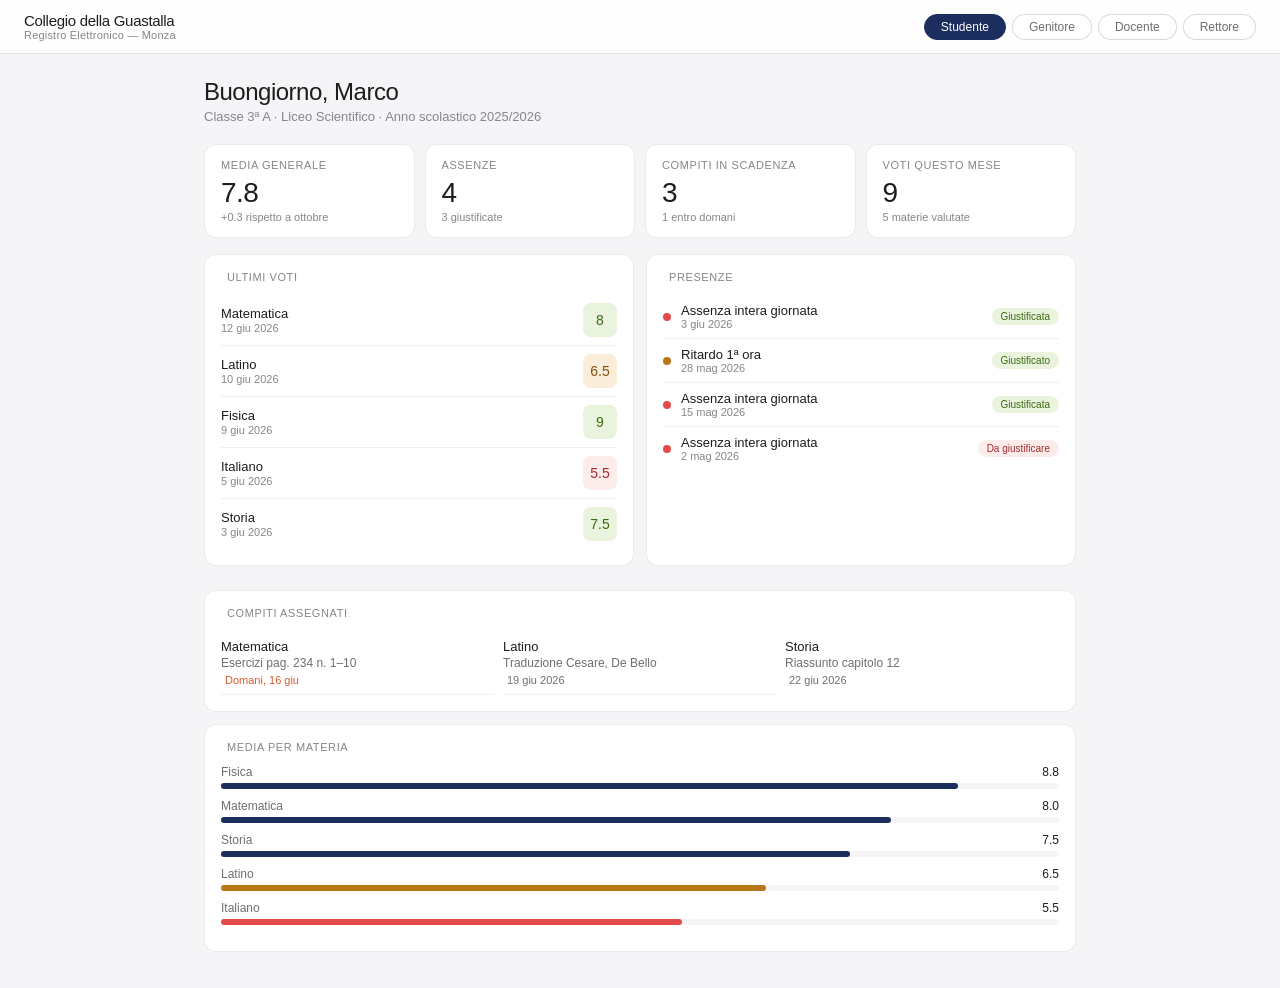
==== index.html @ 44ee1d25 "Rename index_html to index.html" ====
<!DOCTYPE html>
<html lang="it">
<head>
  <meta charset="UTF-8">
  <meta name="viewport" content="width=device-width, initial-scale=1.0">
  <title>Registro Elettronico — Collegio della Guastalla</title>
  <link rel="stylesheet" href="style.css">
  <link rel="stylesheet" href="https://cdn.jsdelivr.net/npm/@tabler/icons-webfont@2.44.0/tabler-icons.min.css">
</head>
<body>
  <div class="app">
    <div class="topbar">
      <div class="logo-wrap">
        <img class="logo-img" src="https://www.guastalla.org/images/logo_guastalla.png" onerror="this.style.display='none'" alt="Logo Guastalla">
        <div>
          <div class="school-name">Collegio della Guastalla</div>
          <div class="school-sub">Registro Elettronico — Monza</div>
        </div>
      </div>
      <div class="role-pills">
        <div class="pill active" onclick="setRole('studente', this)">Studente</div>
        <div class="pill" onclick="setRole('genitore', this)">Genitore</div>
        <div class="pill" onclick="setRole('docente', this)">Docente</div>
        <div class="pill" onclick="setRole('rettore', this)">Rettore</div>
      </div>
    </div>

    <div class="content">

      <!-- STUDENTE -->
      <div id="view-studente" class="section-view active">
        <div class="welcome">
          <h1>Buongiorno, Marco</h1>
          <p>Classe 3ª A · Liceo Scientifico · Anno scolastico 2025/2026</p>
        </div>
        <div class="stat-row">
          <div class="stat-card"><div class="stat-label">Media generale</div><div class="stat-value">7.8</div><div class="stat-sub">+0.3 rispetto a ottobre</div></div>
          <div class="stat-card"><div class="stat-label">Assenze</div><div class="stat-value">4</div><div class="stat-sub">3 giustificate</div></div>
          <div class="stat-card"><div class="stat-label">Compiti in scadenza</div><div class="stat-value">3</div><div class="stat-sub">1 entro domani</div></div>
          <div class="stat-card"><div class="stat-label">Voti questo mese</div><div class="stat-value">9</div><div class="stat-sub">5 materie valutate</div></div>
        </div>
        <div class="grid2">
          <div class="card">
            <div class="card-title"><i class="ti ti-school" aria-hidden="true"></i> Ultimi voti</div>
            <div class="voto-row"><div><div class="materia">Matematica</div><div class="data">12 giu 2026</div></div><div class="voto-badge v-high">8</div></div>
            <div class="voto-row"><div><div class="materia">Latino</div><div class="data">10 giu 2026</div></div><div class="voto-badge v-mid">6.5</div></div>
            <div class="voto-row"><div><div class="materia">Fisica</div><div class="data">9 giu 2026</div></div><div class="voto-badge v-high">9</div></div>
            <div class="voto-row"><div><div class="materia">Italiano</div><div class="data">5 giu 2026</div></div><div class="voto-badge v-low">5.5</div></div>
            <div class="voto-row"><div><div class="materia">Storia</div><div class="data">3 giu 2026</div></div><div class="voto-badge v-high">7.5</div></div>
          </div>
          <div class="card">
            <div class="card-title"><i class="ti ti-calendar" aria-hidden="true"></i> Presenze</div>
            <div class="assenza-row"><div class="assenza-dot dot-red"></div><div class="assenza-info"><div class="assenza-tipo">Assenza intera giornata</div><div class="assenza-data">3 giu 2026</div></div><div class="badge-giust">Giustificata</div></div>
            <div class="assenza-row"><div class="assenza-dot dot-amber"></div><div class="assenza-info"><div class="assenza-tipo">Ritardo 1ª ora</div><div class="assenza-data">28 mag 2026</div></div><div class="badge-giust">Giustificato</div></div>
            <div class="assenza-row"><div class="assenza-dot dot-red"></div><div class="assenza-info"><div class="assenza-tipo">Assenza intera giornata</div><div class="assenza-data">15 mag 2026</div></div><div class="badge-giust">Giustificata</div></div>
            <div class="assenza-row"><div class="assenza-dot dot-red"></div><div class="assenza-info"><div class="assenza-tipo">Assenza intera giornata</div><div class="assenza-data">2 mag 2026</div></div><div class="badge-ng">Da giustificare</div></div>
          </div>
        </div>
        <div class="card">
          <div class="card-title"><i class="ti ti-book" aria-hidden="true"></i> Compiti assegnati</div>
          <div class="compiti-grid">
            <div class="compito-row"><div class="compito-mat">Matematica</div><div class="compito-desc">Esercizi pag. 234 n. 1–10</div><div class="compito-meta scad-near"><i class="ti ti-clock"></i> Domani, 16 giu</div></div>
            <div class="compito-row"><div class="compito-mat">Latino</div><div class="compito-desc">Traduzione Cesare, De Bello</div><div class="compito-meta"><i class="ti ti-clock"></i> 19 giu 2026</div></div>
            <div class="compito-row"><div class="compito-mat">Storia</div><div class="compito-desc">Riassunto capitolo 12</div><div class="compito-meta"><i class="ti ti-clock"></i> 22 giu 2026</div></div>
          </div>
        </div>
        <div class="card" style="margin-top:12px">
          <div class="card-title"><i class="ti ti-chart-bar" aria-hidden="true"></i> Media per materia</div>
          <div class="media-bar">
            <div class="media-subject"><span>Fisica</span><span class="media-val">8.8</span></div>
            <div class="bar-wrap"><div class="bar-fill" style="width:88%;background:#1B2E5E"></div></div>
            <div class="media-subject"><span>Matematica</span><span class="media-val">8.0</span></div>
            <div class="bar-wrap"><div class="bar-fill" style="width:80%;background:#1B2E5E"></div></div>
            <div class="media-subject"><span>Storia</span><span class="media-val">7.5</span></div>
            <div class="bar-wrap"><div class="bar-fill" style="width:75%;background:#1B2E5E"></div></div>
            <div class="media-subject"><span>Latino</span><span class="media-val">6.5</span></div>
            <div class="bar-wrap"><div class="bar-fill" style="width:65%;background:#BA7517"></div></div>
            <div class="media-subject"><span>Italiano</span><span class="media-val">5.5</span></div>
            <div class="bar-wrap"><div class="bar-fill" style="width:55%;background:#E24B4A"></div></div>
          </div>
        </div>
      </div>

      <!-- GENITORE -->
      <div id="view-genitore" class="section-view">
        <div class="welcome">
          <h1>Buongiorno, Sig.ra Rossi</h1>
          <p>Situazione di Marco Rossi · 3ª A Liceo Scientifico</p>
        </div>
        <div class="stat-row">
          <div class="stat-card"><div class="stat-label">Media generale</div><div class="stat-value">7.8</div><div class="stat-sub">In miglioramento</div></div>
          <div class="stat-card"><div class="stat-label">Assenze totali</div><div class="stat-value">4</div><div class="stat-sub">1 da giustificare</div></div>
          <div class="stat-card"><div class="stat-label">Prossima verifica</div><div class="stat-value">19 giu</div><div class="stat-sub">Latino</div></div>
          <div class="stat-card"><div class="stat-label">Comunicazioni</div><div class="stat-value">2</div><div class="stat-sub">Non lette</div></div>
        </div>
        <div class="grid2">
          <div class="card">
            <div class="card-title"><i class="ti ti-bell" aria-hidden="true"></i> Notifiche recenti</div>
            <div class="notif-row"><div class="notif-icon ni-amber"><i class="ti ti-alert-triangle"></i></div><div class="notif-body"><div class="notif-title">Assenza da giustificare</div><div class="notif-sub">2 maggio · Giornata intera</div></div></div>
            <div class="notif-row"><div class="notif-icon ni-blue"><i class="ti ti-clipboard-list"></i></div><div class="notif-body"><div class="notif-title">Nuovo voto in Matematica</div><div class="notif-sub">Voto: 8 · 12 giugno 2026</div></div></div>
            <div class="notif-row"><div class="notif-icon ni-green"><i class="ti ti-mail"></i></div><div class="notif-body"><div class="notif-title">Comunicazione dalla scuola</div><div class="notif-sub">Riunione consigli di classe</div></div></div>
          </div>
          <div class="card">
            <div class="card-title"><i class="ti ti-chart-line" aria-hidden="true"></i> Andamento voti</div>
            <div class="media-bar">
              <div class="media-subject"><span>Fisica</span><span class="media-val up">8.8 ↑</span></div>
              <div class="bar-wrap"><div class="bar-fill" style="width:88%;background:#639922"></div></div>
              <div class="media-subject"><span>Matematica</span><span class="media-val up">8.0 ↑</span></div>
              <div class="bar-wrap"><div class="bar-fill" style="width:80%;background:#639922"></div></div>
              <div class="media-subject"><span>Italiano</span><span class="media-val down">5.5 ↓</span></div>
              <div class="bar-wrap"><div class="bar-fill" style="width:55%;background:#E24B4A"></div></div>
            </div>
          </div>
        </div>
        <div class="full-card">
          <div class="card-title"><i class="ti ti-calendar-event" aria-hidden="true"></i> Calendario presenze — giugno 2026</div>
          <div class="cal-grid" id="cal-grid"></div>
          <div class="cal-legend">
            <div class="leg-item"><div class="leg-dot" style="background:#FCEBEB;border:1px solid #F09595"></div>Assente</div>
            <div class="leg-item"><div class="leg-dot" style="background:#EAF3DE;border:1px solid #97C459"></div>Giustificata</div>
          </div>
        </div>
      </div>

      <!-- DOCENTE -->
      <div id="view-docente" class="section-view">
        <div class="welcome">
          <h1>Buongiorno, Prof. Bianchi</h1>
          <p>Matematica e Fisica · Classi: 3ªA, 4ªB, 5ªA</p>
        </div>
        <div class="stat-row">
          <div class="stat-card"><div class="stat-label">Ore oggi</div><div class="stat-value">4</div><div class="stat-sub">3ªA, 4ªB, 5ªA, 4ªB</div></div>
          <div class="stat-card"><div class="stat-label">Voti da inserire</div><div class="stat-value">18</div><div class="stat-sub">Verifica del 12 giu</div></div>
          <div class="stat-card"><div class="stat-label">Assenze oggi</div><div class="stat-value">3</div><div class="stat-sub">Su 72 presenti</div></div>
          <div class="stat-card"><div class="stat-label">Media classe 3ªA</div><div class="stat-value">7.2</div><div class="stat-sub">Matematica</div></div>
        </div>
        <div class="full-card">
          <div class="ins-header">
            <div class="ins-title">Registro presenze — 3ªA · oggi 15 giu</div>
            <button class="btn-add"><i class="ti ti-check"></i> Salva</button>
          </div>
          <div class="presenze-grid" id="presenze-grid"></div>
        </div>
        <div class="grid2">
          <div class="card">
            <div class="ins-header" style="margin-bottom:10px">
              <div class="card-title" style="margin-bottom:0"><i class="ti ti-pencil" aria-hidden="true"></i> Inserisci voto</div>
              <button class="btn-add"><i class="ti ti-plus"></i> Aggiungi</button>
            </div>
            <div class="form-col">
              <select><option>3ªA — Matematica</option><option>4ªB — Fisica</option><option>5ªA — Matematica</option></select>
              <select><option>Rossi Marco</option><option>Basso Andrea</option><option>Conti Martina</option></select>
              <div class="form-row">
                <input type="number" min="1" max="10" step="0.5" value="7" placeholder="Voto">
                <select><option>Scritto</option><option>Orale</option><option>Pratico</option></select>
              </div>
              <input type="text" placeholder="Note (facoltativo)">
            </div>
          </div>
          <div class="card">
            <div class="card-title"><i class="ti ti-clipboard-list" aria-hidden="true"></i> Assegna compito</div>
            <div class="form-col">
              <select><option>3ªA — Matematica</option><option>4ªB — Fisica</option></select>
              <textarea placeholder="Descrizione compito..."></textarea>
              <input type="date" value="2026-06-20">
              <button class="btn-add btn-full"><i class="ti ti-send"></i> Pubblica compito</button>
            </div>
          </div>
        </div>
      </div>

      <!-- RETTORE -->
      <div id="view-rettore" class="section-view">
        <div class="welcome">
          <h1>Panoramica istituto</h1>
          <p>Collegio della Guastalla · Anno scolastico 2025/2026</p>
        </div>
        <div class="stat-row">
          <div class="stat-card"><div class="stat-label">Studenti totali</div><div class="stat-value">487</div><div class="stat-sub">Tutti i gradi</div></div>
          <div class="stat-card"><div class="stat-label">Docenti</div><div class="stat-value">38</div><div class="stat-sub">Ruolo e supplenti</div></div>
          <div class="stat-card"><div class="stat-label">Classi attive</div><div class="stat-value">21</div><div class="stat-sub">5 indirizzi</div></div>
          <div class="stat-card"><div class="stat-label">Media istituto</div><div class="stat-value">7.4</div><div class="stat-sub">Tutti gli ordini</div></div>
        </div>
        <div class="grid2">
          <div class="rettore-card">
            <div class="card-title"><i class="ti ti-users" aria-hidden="true"></i> Docenti — riepilogo</div>
            <div class="doc-row"><div class="avatar">GB</div><div class="doc-info"><div class="doc-nome">Prof. Bianchi G.</div><div class="doc-mat">Matematica · Fisica</div></div><div class="doc-stat">Media cl. 7.2</div></div>
            <div class="doc-row"><div class="avatar">MF</div><div class="doc-info"><div class="doc-nome">Prof.ssa Ferrari M.</div><div class="doc-mat">Italiano · Latino</div></div><div class="doc-stat">Media cl. 7.0</div></div>
            <div class="doc-row"><div class="avatar">RC</div><div class="doc-info"><div class="doc-nome">Prof. Colombo R.</div><div class="doc-mat">Storia · Filosofia</div></div><div class="doc-stat">Media cl. 7.5</div></div>
            <div class="doc-row"><div class="avatar">SN</div><div class="doc-info"><div class="doc-nome">Prof.ssa Neri S.</div><div class="doc-mat">Scienze · Biologia</div></div><div class="doc-stat">Media cl. 7.8</div></div>
          </div>
          <div class="rettore-card">
            <div class="card-title"><i class="ti ti-school" aria-hidden="true"></i> Classi per media</div>
            <div class="progress-row"><div class="prog-header"><span>5ªA Liceo Scientifico</span><span>8.1</span></div><div class="bar-wrap"><div class="bar-fill" style="width:81%;background:#1B2E5E"></div></div></div>
            <div class="progress-row"><div class="prog-header"><span>4ªB Liceo Scientifico</span><span>7.6</span></div><div class="bar-wrap"><div class="bar-fill" style="width:76%;background:#1B2E5E"></div></div></div>
            <div class="progress-row"><div class="prog-header"><span>3ªA Liceo Scientifico</span><span>7.2</span></div><div class="bar-wrap"><div class="bar-fill" style="width:72%;background:#1B2E5E"></div></div></div>
            <div class="progress-row"><div class="prog-header"><span>2ªC Scuola Media</span><span>7.0</span></div><div class="bar-wrap"><div class="bar-fill" style="width:70%;background:#BA7517"></div></div></div>
            <div class="progress-row"><div class="prog-header"><span>1ªB Scuola Media</span><span>6.8</span></div><div class="bar-wrap"><div class="bar-fill" style="width:68%;background:#BA7517"></div></div></div>
          </div>
        </div>
        <div class="rettore-card">
          <div class="card-title"><i class="ti ti-chart-pie" aria-hidden="true"></i> Presenze istituto — giugno 2026</div>
          <div class="presenze-summary">
            <div class="ps-item" style="background:#EAF3DE"><div class="ps-label" style="color:#3B6D11">Presenti oggi</div><div class="ps-val" style="color:#3B6D11">462</div><div class="ps-pct" style="color:#3B6D11">94.9%</div></div>
            <div class="ps-item" style="background:#FCEBEB"><div class="ps-label" style="color:#A32D2D">Assenti oggi</div><div class="ps-val" style="color:#A32D2D">25</div><div class="ps-pct" style="color:#A32D2D">5.1%</div></div>
            <div class="ps-item" style="background:#FAEEDA"><div class="ps-label" style="color:#854F0B">Ritardi mese</div><div class="ps-val" style="color:#854F0B">41</div><div class="ps-pct" style="color:#854F0B">—</div></div>
            <div class="ps-item" style="background:#E6F1FB"><div class="ps-label" style="color:#185FA5">Giustifiche pend.</div><div class="ps-val" style="color:#185FA5">8</div><div class="ps-pct" style="color:#185FA5">—</div></div>
          </div>
        </div>
      </div>

    </div>
  </div>
  <script src="app.js"></script>
</body>
</html>
---- style.css ----
*, *::before, *::after { box-sizing: border-box; margin: 0; padding: 0; }

:root {
  --blue-dark: #1B2E5E;
  --radius-md: 8px;
  --radius-lg: 12px;
}

body {
  font-family: -apple-system, BlinkMacSystemFont, 'SF Pro Display', 'Segoe UI', sans-serif;
  background: #F5F5F7;
  color: #1d1d1f;
  min-height: 100vh;
}

/* ── TOPBAR ── */
.topbar {
  background: rgba(255,255,255,0.85);
  backdrop-filter: blur(20px);
  -webkit-backdrop-filter: blur(20px);
  border-bottom: 0.5px solid rgba(0,0,0,0.1);
  padding: 0 24px;
  height: 54px;
  display: flex;
  align-items: center;
  justify-content: space-between;
  position: sticky;
  top: 0;
  z-index: 100;
}

.logo-wrap { display: flex; align-items: center; gap: 12px; }
.logo-img { width: 34px; height: 34px; object-fit: contain; }
.school-name { font-size: 15px; font-weight: 500; letter-spacing: -0.3px; color: #1d1d1f; }
.school-sub { font-size: 11px; color: #86868b; letter-spacing: 0.2px; }

.role-pills { display: flex; gap: 6px; }
.pill {
  padding: 5px 16px;
  border-radius: 20px;
  font-size: 12px;
  font-weight: 500;
  border: 0.5px solid rgba(0,0,0,0.15);
  background: #fff;
  color: #6e6e73;
  cursor: pointer;
  transition: background 0.15s, color 0.15s, border-color 0.15s;
  user-select: none;
}
.pill:hover { background: #f5f5f7; }
.pill.active { background: var(--blue-dark); color: #fff; border-color: var(--blue-dark); }

/* ── LAYOUT ── */
.content {
  padding: 24px;
  max-width: 920px;
  margin: 0 auto;
}

.section-view { display: none; }
.section-view.active { display: block; }

.welcome { margin-bottom: 20px; }
.welcome h1 { font-size: 24px; font-weight: 500; letter-spacing: -0.5px; color: #1d1d1f; }
.welcome p { font-size: 13px; color: #86868b; margin-top: 3px; }

.grid2 { display: grid; grid-template-columns: 1fr 1fr; gap: 12px; margin-bottom: 12px; }

/* ── STAT CARDS ── */
.stat-row {
  display: grid;
  grid-template-columns: repeat(4, 1fr);
  gap: 10px;
  margin-bottom: 16px;
}

.stat-card {
  background: #fff;
  border: 0.5px solid rgba(0,0,0,0.08);
  border-radius: var(--radius-lg);
  padding: 14px 16px;
}
.stat-label { font-size: 11px; color: #86868b; text-transform: uppercase; letter-spacing: 0.6px; margin-bottom: 6px; }
.stat-value { font-size: 28px; font-weight: 500; color: #1d1d1f; letter-spacing: -0.5px; }
.stat-sub { font-size: 11px; color: #86868b; margin-top: 2px; }

/* ── CARDS ── */
.card, .full-card, .rettore-card {
  background: #fff;
  border: 0.5px solid rgba(0,0,0,0.08);
  border-radius: var(--radius-lg);
  padding: 16px;
  margin-bottom: 12px;
}

.card-title {
  font-size: 11px;
  font-weight: 500;
  color: #86868b;
  text-transform: uppercase;
  letter-spacing: 0.6px;
  margin-bottom: 12px;
  display: flex;
  align-items: center;
  gap: 6px;
}

/* ── VOTI ── */
.voto-row {
  display: flex;
  align-items: center;
  justify-content: space-between;
  padding: 8px 0;
  border-bottom: 0.5px solid rgba(0,0,0,0.06);
}
.voto-row:last-child { border-bottom: none; }
.materia { font-size: 13px; color: #1d1d1f; }
.data { font-size: 11px; color: #86868b; margin-top: 1px; }

.voto-badge {
  width: 34px; height: 34px;
  border-radius: 8px;
  display: flex; align-items: center; justify-content: center;
  font-size: 14px; font-weight: 500;
}
.v-high { background: #EAF3DE; color: #3B6D11; }
.v-mid  { background: #FAEEDA; color: #854F0B; }
.v-low  { background: #FCEBEB; color: #A32D2D; }

/* ── PRESENZE ── */
.assenza-row {
  display: flex; align-items: center; gap: 10px;
  padding: 8px 0;
  border-bottom: 0.5px solid rgba(0,0,0,0.06);
}
.assenza-row:last-child { border-bottom: none; }
.assenza-dot { width: 8px; height: 8px; border-radius: 50%; flex-shrink: 0; }
.dot-red   { background: #E24B4A; }
.dot-amber { background: #BA7517; }
.assenza-info { flex: 1; }
.assenza-tipo { font-size: 13px; color: #1d1d1f; }
.assenza-data { font-size: 11px; color: #86868b; }
.badge-giust { font-size: 10px; padding: 3px 9px; border-radius: 10px; background: #EAF3DE; color: #3B6D11; font-weight: 500; white-space: nowrap; }
.badge-ng    { font-size: 10px; padding: 3px 9px; border-radius: 10px; background: #FCEBEB; color: #A32D2D; font-weight: 500; white-space: nowrap; }

/* ── COMPITI ── */
.compiti-grid { display: grid; grid-template-columns: 1fr 1fr 1fr; gap: 8px; }
.compito-row { padding: 8px 0; border-bottom: 0.5px solid rgba(0,0,0,0.06); }
.compito-row:last-child { border-bottom: none; }
.compito-mat  { font-size: 13px; font-weight: 500; color: #1d1d1f; }
.compito-desc { font-size: 12px; color: #6e6e73; margin-top: 2px; }
.compito-meta { font-size: 11px; color: #6e6e73; margin-top: 4px; display: flex; align-items: center; gap: 4px; }
.scad-near    { color: #D85A30 !important; }

/* ── BARRE MEDIA ── */
.media-bar { margin-top: 8px; }
.media-subject {
  display: flex; align-items: center; justify-content: space-between;
  margin-bottom: 4px;
  font-size: 12px; color: #6e6e73;
}
.media-val { font-weight: 500; color: #1d1d1f; }
.media-val.up   { color: #3B6D11; }
.media-val.down { color: #A32D2D; }
.bar-wrap { background: #f5f5f7; border-radius: 4px; height: 6px; margin-bottom: 10px; }
.bar-fill { height: 6px; border-radius: 4px; transition: width 0.4s ease; }

/* ── NOTIFICHE ── */
.notif-row { display: flex; gap: 10px; padding: 8px 0; border-bottom: 0.5px solid rgba(0,0,0,0.06); align-items: flex-start; }
.notif-row:last-child { border-bottom: none; }
.notif-icon { width: 32px; height: 32px; border-radius: 8px; display: flex; align-items: center; justify-content: center; font-size: 16px; flex-shrink: 0; }
.ni-blue   { background: #E6F1FB; color: #185FA5; }
.ni-amber  { background: #FAEEDA; color: #854F0B; }
.ni-green  { background: #EAF3DE; color: #3B6D11; }
.notif-body { flex: 1; }
.notif-title { font-size: 13px; font-weight: 500; color: #1d1d1f; }
.notif-sub   { font-size: 11px; color: #86868b; margin-top: 1px; }

/* ── CALENDARIO ── */
.cal-grid {
  display: grid;
  grid-template-columns: repeat(7, 1fr);
  gap: 4px;
  margin-top: 10px;
}
.cal-day-label { font-size: 10px; color: #86868b; text-align: center; padding: 4px 0; }
.cal-day {
  aspect-ratio: 1;
  display: flex; align-items: center; justify-content: center;
  border-radius: 6px;
  font-size: 12px;
  cursor: default;
}
.cal-day.today { border: 1.5px solid var(--blue-dark); font-weight: 500; }
.cal-legend { display: flex; gap: 16px; margin-top: 10px; }
.leg-item { display: flex; align-items: center; gap: 5px; font-size: 11px; color: #86868b; }
.leg-dot { width: 10px; height: 10px; border-radius: 3px; }

/* ── DOCENTE — PRESENZE ── */
.presenze-grid { display: grid; grid-template-columns: repeat(4, 1fr); gap: 6px; }
.presenza-item {
  display: flex; align-items: center; justify-content: space-between;
  background: #f5f5f7;
  border-radius: 8px;
  padding: 8px 10px;
}
.presenza-nome { font-size: 12px; color: #1d1d1f; }
.presenza-badge {
  width: 22px; height: 22px;
  border-radius: 5px;
  display: flex; align-items: center; justify-content: center;
  font-size: 11px; font-weight: 500;
}
.pb-p { background: #EAF3DE; color: #3B6D11; }
.pb-a { background: #FCEBEB; color: #A32D2D; }

/* ── FORM ── */
.ins-header { display: flex; align-items: center; justify-content: space-between; margin-bottom: 14px; }
.ins-title { font-size: 15px; font-weight: 500; color: #1d1d1f; }

.form-col { display: flex; flex-direction: column; gap: 8px; }
.form-row { display: flex; gap: 8px; }

select, input[type="text"], input[type="number"], input[type="date"], textarea {
  width: 100%;
  font-size: 13px;
  padding: 8px 10px;
  border-radius: 8px;
  border: 0.5px solid rgba(0,0,0,0.15);
  background: #f5f5f7;
  color: #1d1d1f;
  font-family: inherit;
  outline: none;
  transition: border-color 0.15s;
}
select:focus, input:focus, textarea:focus { border-color: var(--blue-dark); }
textarea { resize: none; height: 72px; }

.btn-add {
  background: var(--blue-dark);
  color: #fff;
  border: none;
  border-radius: 8px;
  padding: 8px 14px;
  font-size: 12px;
  font-weight: 500;
  cursor: pointer;
  display: inline-flex;
  align-items: center;
  gap: 5px;
  font-family: inherit;
  transition: opacity 0.15s;
  white-space: nowrap;
}
.btn-add:hover { opacity: 0.88; }
.btn-full { width: 100%; justify-content: center; }

/* ── RETTORE ── */
.doc-row { display: flex; align-items: center; gap: 10px; padding: 8px 0; border-bottom: 0.5px solid rgba(0,0,0,0.06); }
.doc-row:last-child { border-bottom: none; }
.avatar { width: 36px; height: 36px; border-radius: 50%; background: #E6F1FB; color: #185FA5; display: flex; align-items: center; justify-content: center; font-size: 12px; font-weight: 500; flex-shrink: 0; }
.doc-info { flex: 1; }
.doc-nome { font-size: 13px; font-weight: 500; color: #1d1d1f; }
.doc-mat  { font-size: 11px; color: #86868b; }
.doc-stat { font-size: 12px; color: #6e6e73; text-align: right; }

.progress-row { margin-bottom: 10px; }
.prog-header { display: flex; justify-content: space-between; font-size: 12px; color: #6e6e73; margin-bottom: 4px; }
.prog-header span:last-child { font-weight: 500; color: #1d1d1f; }

.presenze-summary { display: grid; grid-template-columns: repeat(4, 1fr); gap: 10px; margin-top: 10px; }
.ps-item { border-radius: var(--radius-md); padding: 12px; }
.ps-label { font-size: 10px; font-weight: 500; text-transform: uppercase; letter-spacing: 0.5px; }
.ps-val   { font-size: 24px; font-weight: 500; margin-top: 4px; }
.ps-pct   { font-size: 11px; opacity: 0.8; }

/* ── RESPONSIVE ── */
@media (max-width: 680px) {
  .topbar { flex-direction: column; height: auto; padding: 10px 16px; gap: 8px; }
  .stat-row { grid-template-columns: 1fr 1fr; }
  .grid2 { grid-template-columns: 1fr; }
  .compiti-grid { grid-template-columns: 1fr; }
  .presenze-grid { grid-template-columns: repeat(2, 1fr); }
  .presenze-summary { grid-template-columns: 1fr 1fr; }
  .content { padding: 16px; }
}
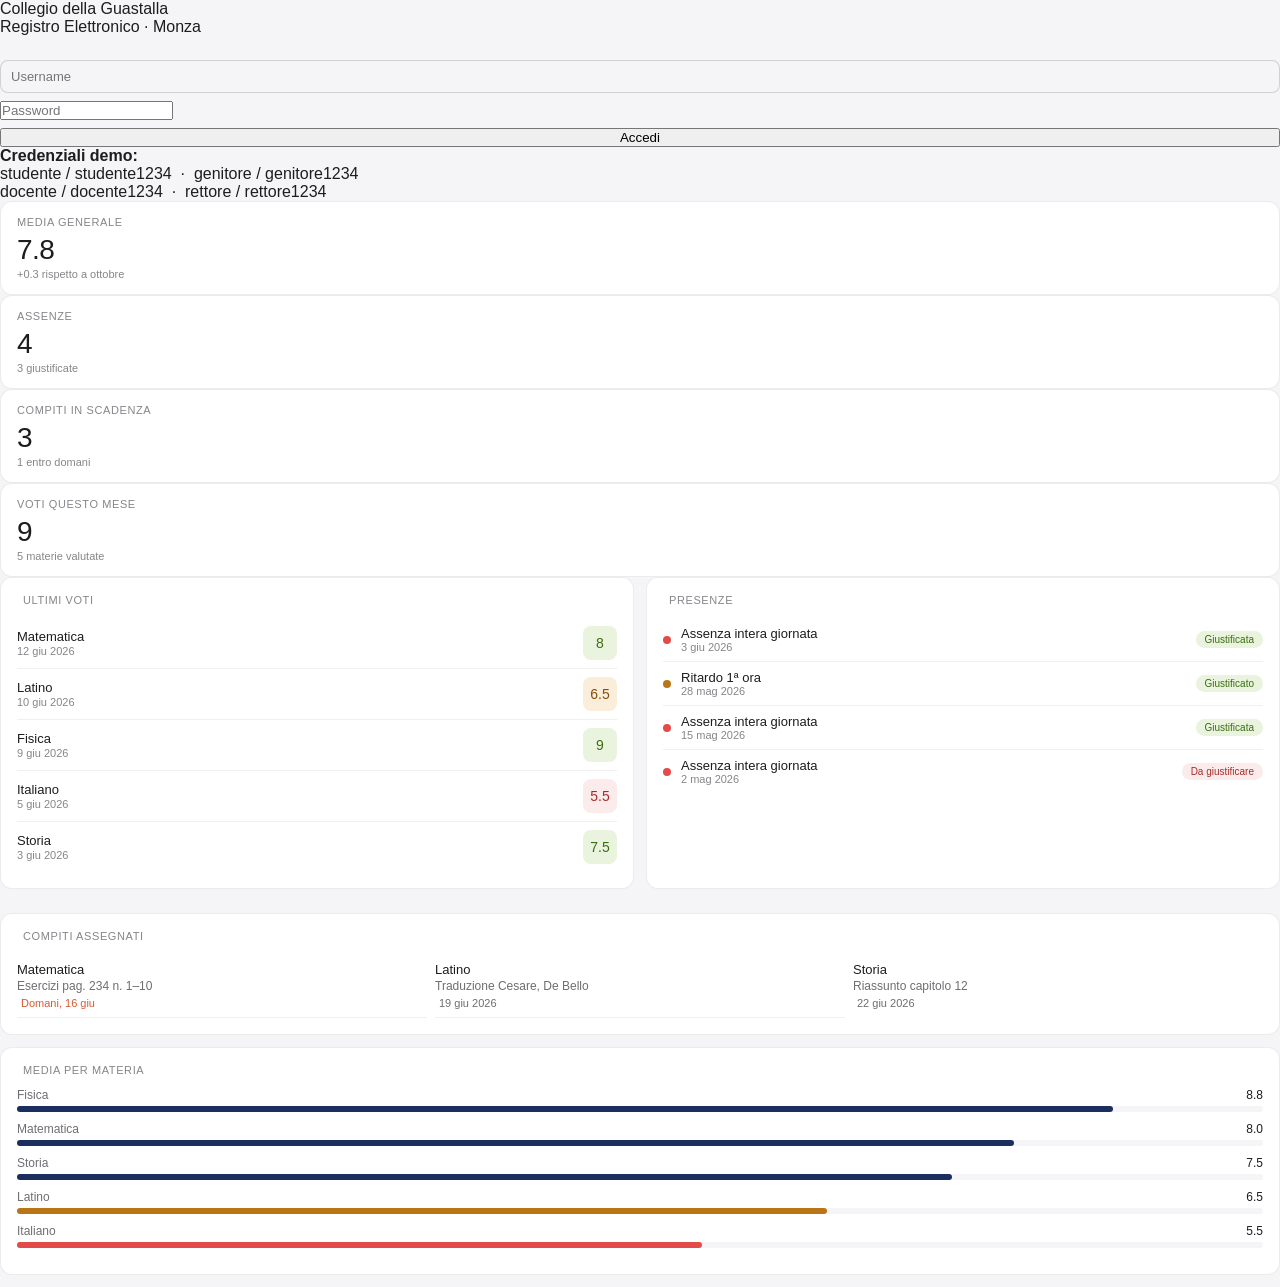
==== commit 82956677: "Update index.html" ====
--- a/index.html
+++ b/index.html
@@ -8,7 +8,42 @@
   <link rel="stylesheet" href="https://cdn.jsdelivr.net/npm/@tabler/icons-webfont@2.44.0/tabler-icons.min.css">
 </head>
 <body>
-  <div class="app">
+
+  <!-- ── LOGIN SCREEN ── -->
+  <div id="login-screen">
+    <div class="login-card">
+      <img class="login-logo" src="https://www.guastalla.org/images/logo_guastalla.png" onerror="this.style.display='none'" alt="Logo Guastalla">
+      <div class="login-school">Collegio della Guastalla</div>
+      <div class="login-sub">Registro Elettronico · Monza</div>
+
+      <div id="login-error" class="login-error" style="display:none">
+        <i class="ti ti-alert-circle"></i> Username o password errati
+      </div>
+
+      <div class="form-col" style="margin-top:24px">
+        <div class="input-wrap">
+          <i class="ti ti-user input-icon"></i>
+          <input id="usr" type="text" placeholder="Username" autocomplete="username">
+        </div>
+        <div class="input-wrap">
+          <i class="ti ti-lock input-icon"></i>
+          <input id="pwd" type="password" placeholder="Password" autocomplete="current-password">
+        </div>
+        <button class="btn-login" onclick="doLogin()">
+          Accedi <i class="ti ti-arrow-right"></i>
+        </button>
+      </div>
+
+      <div class="login-hint">
+        <strong>Credenziali demo:</strong><br>
+        studente / studente1234 &nbsp;·&nbsp; genitore / genitore1234<br>
+        docente / docente1234 &nbsp;·&nbsp; rettore / rettore1234
+      </div>
+    </div>
+  </div>
+
+  <!-- ── APP ── -->
+  <div id="app" style="display:none">
     <div class="topbar">
       <div class="logo-wrap">
         <img class="logo-img" src="https://www.guastalla.org/images/logo_guastalla.png" onerror="this.style.display='none'" alt="Logo Guastalla">
@@ -17,18 +52,18 @@
           <div class="school-sub">Registro Elettronico — Monza</div>
         </div>
       </div>
-      <div class="role-pills">
-        <div class="pill active" onclick="setRole('studente', this)">Studente</div>
-        <div class="pill" onclick="setRole('genitore', this)">Genitore</div>
-        <div class="pill" onclick="setRole('docente', this)">Docente</div>
-        <div class="pill" onclick="setRole('rettore', this)">Rettore</div>
+      <div class="topbar-right">
+        <span id="topbar-role-badge" class="role-badge"></span>
+        <button class="btn-logout" onclick="doLogout()">
+          <i class="ti ti-logout"></i> Esci
+        </button>
       </div>
     </div>
 
     <div class="content">
 
       <!-- STUDENTE -->
-      <div id="view-studente" class="section-view active">
+      <div id="view-studente" class="section-view">
         <div class="welcome">
           <h1>Buongiorno, Marco</h1>
           <p>Classe 3ª A · Liceo Scientifico · Anno scolastico 2025/2026</p>
@@ -211,6 +246,186 @@
 
     </div>
   </div>
+
+  <script src="app.js"></script>
+</body>
+</html>          <div class="stat-card"><div class="stat-label">Media generale</div><div class="stat-value">7.8</div><div class="stat-sub">+0.3 rispetto a ottobre</div></div>
+          <div class="stat-card"><div class="stat-label">Assenze</div><div class="stat-value">4</div><div class="stat-sub">3 giustificate</div></div>
+          <div class="stat-card"><div class="stat-label">Compiti in scadenza</div><div class="stat-value">3</div><div class="stat-sub">1 entro domani</div></div>
+          <div class="stat-card"><div class="stat-label">Voti questo mese</div><div class="stat-value">9</div><div class="stat-sub">5 materie valutate</div></div>
+        </div>
+        <div class="grid2">
+          <div class="card">
+            <div class="card-title"><i class="ti ti-school" aria-hidden="true"></i> Ultimi voti</div>
+            <div class="voto-row"><div><div class="materia">Matematica</div><div class="data">12 giu 2026</div></div><div class="voto-badge v-high">8</div></div>
+            <div class="voto-row"><div><div class="materia">Latino</div><div class="data">10 giu 2026</div></div><div class="voto-badge v-mid">6.5</div></div>
+            <div class="voto-row"><div><div class="materia">Fisica</div><div class="data">9 giu 2026</div></div><div class="voto-badge v-high">9</div></div>
+            <div class="voto-row"><div><div class="materia">Italiano</div><div class="data">5 giu 2026</div></div><div class="voto-badge v-low">5.5</div></div>
+            <div class="voto-row"><div><div class="materia">Storia</div><div class="data">3 giu 2026</div></div><div class="voto-badge v-high">7.5</div></div>
+          </div>
+          <div class="card">
+            <div class="card-title"><i class="ti ti-calendar" aria-hidden="true"></i> Presenze</div>
+            <div class="assenza-row"><div class="assenza-dot dot-red"></div><div class="assenza-info"><div class="assenza-tipo">Assenza intera giornata</div><div class="assenza-data">3 giu 2026</div></div><div class="badge-giust">Giustificata</div></div>
+            <div class="assenza-row"><div class="assenza-dot dot-amber"></div><div class="assenza-info"><div class="assenza-tipo">Ritardo 1ª ora</div><div class="assenza-data">28 mag 2026</div></div><div class="badge-giust">Giustificato</div></div>
+            <div class="assenza-row"><div class="assenza-dot dot-red"></div><div class="assenza-info"><div class="assenza-tipo">Assenza intera giornata</div><div class="assenza-data">15 mag 2026</div></div><div class="badge-giust">Giustificata</div></div>
+            <div class="assenza-row"><div class="assenza-dot dot-red"></div><div class="assenza-info"><div class="assenza-tipo">Assenza intera giornata</div><div class="assenza-data">2 mag 2026</div></div><div class="badge-ng">Da giustificare</div></div>
+          </div>
+        </div>
+        <div class="card">
+          <div class="card-title"><i class="ti ti-book" aria-hidden="true"></i> Compiti assegnati</div>
+          <div class="compiti-grid">
+            <div class="compito-row"><div class="compito-mat">Matematica</div><div class="compito-desc">Esercizi pag. 234 n. 1–10</div><div class="compito-meta scad-near"><i class="ti ti-clock"></i> Domani, 16 giu</div></div>
+            <div class="compito-row"><div class="compito-mat">Latino</div><div class="compito-desc">Traduzione Cesare, De Bello</div><div class="compito-meta"><i class="ti ti-clock"></i> 19 giu 2026</div></div>
+            <div class="compito-row"><div class="compito-mat">Storia</div><div class="compito-desc">Riassunto capitolo 12</div><div class="compito-meta"><i class="ti ti-clock"></i> 22 giu 2026</div></div>
+          </div>
+        </div>
+        <div class="card" style="margin-top:12px">
+          <div class="card-title"><i class="ti ti-chart-bar" aria-hidden="true"></i> Media per materia</div>
+          <div class="media-bar">
+            <div class="media-subject"><span>Fisica</span><span class="media-val">8.8</span></div>
+            <div class="bar-wrap"><div class="bar-fill" style="width:88%;background:#1B2E5E"></div></div>
+            <div class="media-subject"><span>Matematica</span><span class="media-val">8.0</span></div>
+            <div class="bar-wrap"><div class="bar-fill" style="width:80%;background:#1B2E5E"></div></div>
+            <div class="media-subject"><span>Storia</span><span class="media-val">7.5</span></div>
+            <div class="bar-wrap"><div class="bar-fill" style="width:75%;background:#1B2E5E"></div></div>
+            <div class="media-subject"><span>Latino</span><span class="media-val">6.5</span></div>
+            <div class="bar-wrap"><div class="bar-fill" style="width:65%;background:#BA7517"></div></div>
+            <div class="media-subject"><span>Italiano</span><span class="media-val">5.5</span></div>
+            <div class="bar-wrap"><div class="bar-fill" style="width:55%;background:#E24B4A"></div></div>
+          </div>
+        </div>
+      </div>
+
+      <!-- GENITORE -->
+      <div id="view-genitore" class="section-view">
+        <div class="welcome">
+          <h1>Buongiorno, Sig.ra Rossi</h1>
+          <p>Situazione di Marco Rossi · 3ª A Liceo Scientifico</p>
+        </div>
+        <div class="stat-row">
+          <div class="stat-card"><div class="stat-label">Media generale</div><div class="stat-value">7.8</div><div class="stat-sub">In miglioramento</div></div>
+          <div class="stat-card"><div class="stat-label">Assenze totali</div><div class="stat-value">4</div><div class="stat-sub">1 da giustificare</div></div>
+          <div class="stat-card"><div class="stat-label">Prossima verifica</div><div class="stat-value">19 giu</div><div class="stat-sub">Latino</div></div>
+          <div class="stat-card"><div class="stat-label">Comunicazioni</div><div class="stat-value">2</div><div class="stat-sub">Non lette</div></div>
+        </div>
+        <div class="grid2">
+          <div class="card">
+            <div class="card-title"><i class="ti ti-bell" aria-hidden="true"></i> Notifiche recenti</div>
+            <div class="notif-row"><div class="notif-icon ni-amber"><i class="ti ti-alert-triangle"></i></div><div class="notif-body"><div class="notif-title">Assenza da giustificare</div><div class="notif-sub">2 maggio · Giornata intera</div></div></div>
+            <div class="notif-row"><div class="notif-icon ni-blue"><i class="ti ti-clipboard-list"></i></div><div class="notif-body"><div class="notif-title">Nuovo voto in Matematica</div><div class="notif-sub">Voto: 8 · 12 giugno 2026</div></div></div>
+            <div class="notif-row"><div class="notif-icon ni-green"><i class="ti ti-mail"></i></div><div class="notif-body"><div class="notif-title">Comunicazione dalla scuola</div><div class="notif-sub">Riunione consigli di classe</div></div></div>
+          </div>
+          <div class="card">
+            <div class="card-title"><i class="ti ti-chart-line" aria-hidden="true"></i> Andamento voti</div>
+            <div class="media-bar">
+              <div class="media-subject"><span>Fisica</span><span class="media-val up">8.8 ↑</span></div>
+              <div class="bar-wrap"><div class="bar-fill" style="width:88%;background:#639922"></div></div>
+              <div class="media-subject"><span>Matematica</span><span class="media-val up">8.0 ↑</span></div>
+              <div class="bar-wrap"><div class="bar-fill" style="width:80%;background:#639922"></div></div>
+              <div class="media-subject"><span>Italiano</span><span class="media-val down">5.5 ↓</span></div>
+              <div class="bar-wrap"><div class="bar-fill" style="width:55%;background:#E24B4A"></div></div>
+            </div>
+          </div>
+        </div>
+        <div class="full-card">
+          <div class="card-title"><i class="ti ti-calendar-event" aria-hidden="true"></i> Calendario presenze — giugno 2026</div>
+          <div class="cal-grid" id="cal-grid"></div>
+          <div class="cal-legend">
+            <div class="leg-item"><div class="leg-dot" style="background:#FCEBEB;border:1px solid #F09595"></div>Assente</div>
+            <div class="leg-item"><div class="leg-dot" style="background:#EAF3DE;border:1px solid #97C459"></div>Giustificata</div>
+          </div>
+        </div>
+      </div>
+
+      <!-- DOCENTE -->
+      <div id="view-docente" class="section-view">
+        <div class="welcome">
+          <h1>Buongiorno, Prof. Bianchi</h1>
+          <p>Matematica e Fisica · Classi: 3ªA, 4ªB, 5ªA</p>
+        </div>
+        <div class="stat-row">
+          <div class="stat-card"><div class="stat-label">Ore oggi</div><div class="stat-value">4</div><div class="stat-sub">3ªA, 4ªB, 5ªA, 4ªB</div></div>
+          <div class="stat-card"><div class="stat-label">Voti da inserire</div><div class="stat-value">18</div><div class="stat-sub">Verifica del 12 giu</div></div>
+          <div class="stat-card"><div class="stat-label">Assenze oggi</div><div class="stat-value">3</div><div class="stat-sub">Su 72 presenti</div></div>
+          <div class="stat-card"><div class="stat-label">Media classe 3ªA</div><div class="stat-value">7.2</div><div class="stat-sub">Matematica</div></div>
+        </div>
+        <div class="full-card">
+          <div class="ins-header">
+            <div class="ins-title">Registro presenze — 3ªA · oggi 15 giu</div>
+            <button class="btn-add"><i class="ti ti-check"></i> Salva</button>
+          </div>
+          <div class="presenze-grid" id="presenze-grid"></div>
+        </div>
+        <div class="grid2">
+          <div class="card">
+            <div class="ins-header" style="margin-bottom:10px">
+              <div class="card-title" style="margin-bottom:0"><i class="ti ti-pencil" aria-hidden="true"></i> Inserisci voto</div>
+              <button class="btn-add"><i class="ti ti-plus"></i> Aggiungi</button>
+            </div>
+            <div class="form-col">
+              <select><option>3ªA — Matematica</option><option>4ªB — Fisica</option><option>5ªA — Matematica</option></select>
+              <select><option>Rossi Marco</option><option>Basso Andrea</option><option>Conti Martina</option></select>
+              <div class="form-row">
+                <input type="number" min="1" max="10" step="0.5" value="7" placeholder="Voto">
+                <select><option>Scritto</option><option>Orale</option><option>Pratico</option></select>
+              </div>
+              <input type="text" placeholder="Note (facoltativo)">
+            </div>
+          </div>
+          <div class="card">
+            <div class="card-title"><i class="ti ti-clipboard-list" aria-hidden="true"></i> Assegna compito</div>
+            <div class="form-col">
+              <select><option>3ªA — Matematica</option><option>4ªB — Fisica</option></select>
+              <textarea placeholder="Descrizione compito..."></textarea>
+              <input type="date" value="2026-06-20">
+              <button class="btn-add btn-full"><i class="ti ti-send"></i> Pubblica compito</button>
+            </div>
+          </div>
+        </div>
+      </div>
+
+      <!-- RETTORE -->
+      <div id="view-rettore" class="section-view">
+        <div class="welcome">
+          <h1>Panoramica istituto</h1>
+          <p>Collegio della Guastalla · Anno scolastico 2025/2026</p>
+        </div>
+        <div class="stat-row">
+          <div class="stat-card"><div class="stat-label">Studenti totali</div><div class="stat-value">487</div><div class="stat-sub">Tutti i gradi</div></div>
+          <div class="stat-card"><div class="stat-label">Docenti</div><div class="stat-value">38</div><div class="stat-sub">Ruolo e supplenti</div></div>
+          <div class="stat-card"><div class="stat-label">Classi attive</div><div class="stat-value">21</div><div class="stat-sub">5 indirizzi</div></div>
+          <div class="stat-card"><div class="stat-label">Media istituto</div><div class="stat-value">7.4</div><div class="stat-sub">Tutti gli ordini</div></div>
+        </div>
+        <div class="grid2">
+          <div class="rettore-card">
+            <div class="card-title"><i class="ti ti-users" aria-hidden="true"></i> Docenti — riepilogo</div>
+            <div class="doc-row"><div class="avatar">GB</div><div class="doc-info"><div class="doc-nome">Prof. Bianchi G.</div><div class="doc-mat">Matematica · Fisica</div></div><div class="doc-stat">Media cl. 7.2</div></div>
+            <div class="doc-row"><div class="avatar">MF</div><div class="doc-info"><div class="doc-nome">Prof.ssa Ferrari M.</div><div class="doc-mat">Italiano · Latino</div></div><div class="doc-stat">Media cl. 7.0</div></div>
+            <div class="doc-row"><div class="avatar">RC</div><div class="doc-info"><div class="doc-nome">Prof. Colombo R.</div><div class="doc-mat">Storia · Filosofia</div></div><div class="doc-stat">Media cl. 7.5</div></div>
+            <div class="doc-row"><div class="avatar">SN</div><div class="doc-info"><div class="doc-nome">Prof.ssa Neri S.</div><div class="doc-mat">Scienze · Biologia</div></div><div class="doc-stat">Media cl. 7.8</div></div>
+          </div>
+          <div class="rettore-card">
+            <div class="card-title"><i class="ti ti-school" aria-hidden="true"></i> Classi per media</div>
+            <div class="progress-row"><div class="prog-header"><span>5ªA Liceo Scientifico</span><span>8.1</span></div><div class="bar-wrap"><div class="bar-fill" style="width:81%;background:#1B2E5E"></div></div></div>
+            <div class="progress-row"><div class="prog-header"><span>4ªB Liceo Scientifico</span><span>7.6</span></div><div class="bar-wrap"><div class="bar-fill" style="width:76%;background:#1B2E5E"></div></div></div>
+            <div class="progress-row"><div class="prog-header"><span>3ªA Liceo Scientifico</span><span>7.2</span></div><div class="bar-wrap"><div class="bar-fill" style="width:72%;background:#1B2E5E"></div></div></div>
+            <div class="progress-row"><div class="prog-header"><span>2ªC Scuola Media</span><span>7.0</span></div><div class="bar-wrap"><div class="bar-fill" style="width:70%;background:#BA7517"></div></div></div>
+            <div class="progress-row"><div class="prog-header"><span>1ªB Scuola Media</span><span>6.8</span></div><div class="bar-wrap"><div class="bar-fill" style="width:68%;background:#BA7517"></div></div></div>
+          </div>
+        </div>
+        <div class="rettore-card">
+          <div class="card-title"><i class="ti ti-chart-pie" aria-hidden="true"></i> Presenze istituto — giugno 2026</div>
+          <div class="presenze-summary">
+            <div class="ps-item" style="background:#EAF3DE"><div class="ps-label" style="color:#3B6D11">Presenti oggi</div><div class="ps-val" style="color:#3B6D11">462</div><div class="ps-pct" style="color:#3B6D11">94.9%</div></div>
+            <div class="ps-item" style="background:#FCEBEB"><div class="ps-label" style="color:#A32D2D">Assenti oggi</div><div class="ps-val" style="color:#A32D2D">25</div><div class="ps-pct" style="color:#A32D2D">5.1%</div></div>
+            <div class="ps-item" style="background:#FAEEDA"><div class="ps-label" style="color:#854F0B">Ritardi mese</div><div class="ps-val" style="color:#854F0B">41</div><div class="ps-pct" style="color:#854F0B">—</div></div>
+            <div class="ps-item" style="background:#E6F1FB"><div class="ps-label" style="color:#185FA5">Giustifiche pend.</div><div class="ps-val" style="color:#185FA5">8</div><div class="ps-pct" style="color:#185FA5">—</div></div>
+          </div>
+        </div>
+      </div>
+
+    </div>
+  </div>
   <script src="app.js"></script>
 </body>
 </html>
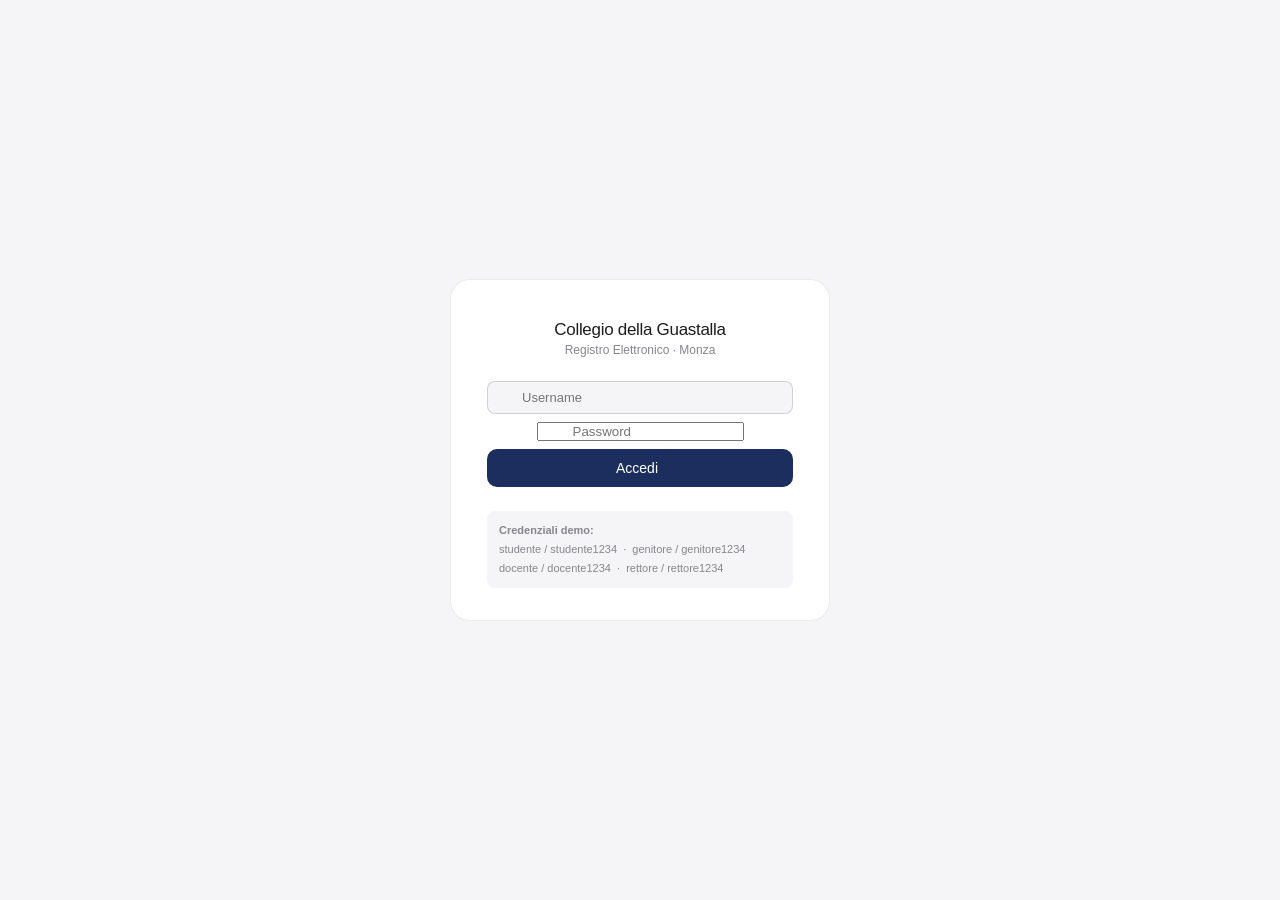
==== commit cd8fc3c4: "Update index.html" ====
--- a/index.html
+++ b/index.html
@@ -249,183 +249,4 @@
 
   <script src="app.js"></script>
 </body>
-</html>          <div class="stat-card"><div class="stat-label">Media generale</div><div class="stat-value">7.8</div><div class="stat-sub">+0.3 rispetto a ottobre</div></div>
-          <div class="stat-card"><div class="stat-label">Assenze</div><div class="stat-value">4</div><div class="stat-sub">3 giustificate</div></div>
-          <div class="stat-card"><div class="stat-label">Compiti in scadenza</div><div class="stat-value">3</div><div class="stat-sub">1 entro domani</div></div>
-          <div class="stat-card"><div class="stat-label">Voti questo mese</div><div class="stat-value">9</div><div class="stat-sub">5 materie valutate</div></div>
-        </div>
-        <div class="grid2">
-          <div class="card">
-            <div class="card-title"><i class="ti ti-school" aria-hidden="true"></i> Ultimi voti</div>
-            <div class="voto-row"><div><div class="materia">Matematica</div><div class="data">12 giu 2026</div></div><div class="voto-badge v-high">8</div></div>
-            <div class="voto-row"><div><div class="materia">Latino</div><div class="data">10 giu 2026</div></div><div class="voto-badge v-mid">6.5</div></div>
-            <div class="voto-row"><div><div class="materia">Fisica</div><div class="data">9 giu 2026</div></div><div class="voto-badge v-high">9</div></div>
-            <div class="voto-row"><div><div class="materia">Italiano</div><div class="data">5 giu 2026</div></div><div class="voto-badge v-low">5.5</div></div>
-            <div class="voto-row"><div><div class="materia">Storia</div><div class="data">3 giu 2026</div></div><div class="voto-badge v-high">7.5</div></div>
-          </div>
-          <div class="card">
-            <div class="card-title"><i class="ti ti-calendar" aria-hidden="true"></i> Presenze</div>
-            <div class="assenza-row"><div class="assenza-dot dot-red"></div><div class="assenza-info"><div class="assenza-tipo">Assenza intera giornata</div><div class="assenza-data">3 giu 2026</div></div><div class="badge-giust">Giustificata</div></div>
-            <div class="assenza-row"><div class="assenza-dot dot-amber"></div><div class="assenza-info"><div class="assenza-tipo">Ritardo 1ª ora</div><div class="assenza-data">28 mag 2026</div></div><div class="badge-giust">Giustificato</div></div>
-            <div class="assenza-row"><div class="assenza-dot dot-red"></div><div class="assenza-info"><div class="assenza-tipo">Assenza intera giornata</div><div class="assenza-data">15 mag 2026</div></div><div class="badge-giust">Giustificata</div></div>
-            <div class="assenza-row"><div class="assenza-dot dot-red"></div><div class="assenza-info"><div class="assenza-tipo">Assenza intera giornata</div><div class="assenza-data">2 mag 2026</div></div><div class="badge-ng">Da giustificare</div></div>
-          </div>
-        </div>
-        <div class="card">
-          <div class="card-title"><i class="ti ti-book" aria-hidden="true"></i> Compiti assegnati</div>
-          <div class="compiti-grid">
-            <div class="compito-row"><div class="compito-mat">Matematica</div><div class="compito-desc">Esercizi pag. 234 n. 1–10</div><div class="compito-meta scad-near"><i class="ti ti-clock"></i> Domani, 16 giu</div></div>
-            <div class="compito-row"><div class="compito-mat">Latino</div><div class="compito-desc">Traduzione Cesare, De Bello</div><div class="compito-meta"><i class="ti ti-clock"></i> 19 giu 2026</div></div>
-            <div class="compito-row"><div class="compito-mat">Storia</div><div class="compito-desc">Riassunto capitolo 12</div><div class="compito-meta"><i class="ti ti-clock"></i> 22 giu 2026</div></div>
-          </div>
-        </div>
-        <div class="card" style="margin-top:12px">
-          <div class="card-title"><i class="ti ti-chart-bar" aria-hidden="true"></i> Media per materia</div>
-          <div class="media-bar">
-            <div class="media-subject"><span>Fisica</span><span class="media-val">8.8</span></div>
-            <div class="bar-wrap"><div class="bar-fill" style="width:88%;background:#1B2E5E"></div></div>
-            <div class="media-subject"><span>Matematica</span><span class="media-val">8.0</span></div>
-            <div class="bar-wrap"><div class="bar-fill" style="width:80%;background:#1B2E5E"></div></div>
-            <div class="media-subject"><span>Storia</span><span class="media-val">7.5</span></div>
-            <div class="bar-wrap"><div class="bar-fill" style="width:75%;background:#1B2E5E"></div></div>
-            <div class="media-subject"><span>Latino</span><span class="media-val">6.5</span></div>
-            <div class="bar-wrap"><div class="bar-fill" style="width:65%;background:#BA7517"></div></div>
-            <div class="media-subject"><span>Italiano</span><span class="media-val">5.5</span></div>
-            <div class="bar-wrap"><div class="bar-fill" style="width:55%;background:#E24B4A"></div></div>
-          </div>
-        </div>
-      </div>
-
-      <!-- GENITORE -->
-      <div id="view-genitore" class="section-view">
-        <div class="welcome">
-          <h1>Buongiorno, Sig.ra Rossi</h1>
-          <p>Situazione di Marco Rossi · 3ª A Liceo Scientifico</p>
-        </div>
-        <div class="stat-row">
-          <div class="stat-card"><div class="stat-label">Media generale</div><div class="stat-value">7.8</div><div class="stat-sub">In miglioramento</div></div>
-          <div class="stat-card"><div class="stat-label">Assenze totali</div><div class="stat-value">4</div><div class="stat-sub">1 da giustificare</div></div>
-          <div class="stat-card"><div class="stat-label">Prossima verifica</div><div class="stat-value">19 giu</div><div class="stat-sub">Latino</div></div>
-          <div class="stat-card"><div class="stat-label">Comunicazioni</div><div class="stat-value">2</div><div class="stat-sub">Non lette</div></div>
-        </div>
-        <div class="grid2">
-          <div class="card">
-            <div class="card-title"><i class="ti ti-bell" aria-hidden="true"></i> Notifiche recenti</div>
-            <div class="notif-row"><div class="notif-icon ni-amber"><i class="ti ti-alert-triangle"></i></div><div class="notif-body"><div class="notif-title">Assenza da giustificare</div><div class="notif-sub">2 maggio · Giornata intera</div></div></div>
-            <div class="notif-row"><div class="notif-icon ni-blue"><i class="ti ti-clipboard-list"></i></div><div class="notif-body"><div class="notif-title">Nuovo voto in Matematica</div><div class="notif-sub">Voto: 8 · 12 giugno 2026</div></div></div>
-            <div class="notif-row"><div class="notif-icon ni-green"><i class="ti ti-mail"></i></div><div class="notif-body"><div class="notif-title">Comunicazione dalla scuola</div><div class="notif-sub">Riunione consigli di classe</div></div></div>
-          </div>
-          <div class="card">
-            <div class="card-title"><i class="ti ti-chart-line" aria-hidden="true"></i> Andamento voti</div>
-            <div class="media-bar">
-              <div class="media-subject"><span>Fisica</span><span class="media-val up">8.8 ↑</span></div>
-              <div class="bar-wrap"><div class="bar-fill" style="width:88%;background:#639922"></div></div>
-              <div class="media-subject"><span>Matematica</span><span class="media-val up">8.0 ↑</span></div>
-              <div class="bar-wrap"><div class="bar-fill" style="width:80%;background:#639922"></div></div>
-              <div class="media-subject"><span>Italiano</span><span class="media-val down">5.5 ↓</span></div>
-              <div class="bar-wrap"><div class="bar-fill" style="width:55%;background:#E24B4A"></div></div>
-            </div>
-          </div>
-        </div>
-        <div class="full-card">
-          <div class="card-title"><i class="ti ti-calendar-event" aria-hidden="true"></i> Calendario presenze — giugno 2026</div>
-          <div class="cal-grid" id="cal-grid"></div>
-          <div class="cal-legend">
-            <div class="leg-item"><div class="leg-dot" style="background:#FCEBEB;border:1px solid #F09595"></div>Assente</div>
-            <div class="leg-item"><div class="leg-dot" style="background:#EAF3DE;border:1px solid #97C459"></div>Giustificata</div>
-          </div>
-        </div>
-      </div>
-
-      <!-- DOCENTE -->
-      <div id="view-docente" class="section-view">
-        <div class="welcome">
-          <h1>Buongiorno, Prof. Bianchi</h1>
-          <p>Matematica e Fisica · Classi: 3ªA, 4ªB, 5ªA</p>
-        </div>
-        <div class="stat-row">
-          <div class="stat-card"><div class="stat-label">Ore oggi</div><div class="stat-value">4</div><div class="stat-sub">3ªA, 4ªB, 5ªA, 4ªB</div></div>
-          <div class="stat-card"><div class="stat-label">Voti da inserire</div><div class="stat-value">18</div><div class="stat-sub">Verifica del 12 giu</div></div>
-          <div class="stat-card"><div class="stat-label">Assenze oggi</div><div class="stat-value">3</div><div class="stat-sub">Su 72 presenti</div></div>
-          <div class="stat-card"><div class="stat-label">Media classe 3ªA</div><div class="stat-value">7.2</div><div class="stat-sub">Matematica</div></div>
-        </div>
-        <div class="full-card">
-          <div class="ins-header">
-            <div class="ins-title">Registro presenze — 3ªA · oggi 15 giu</div>
-            <button class="btn-add"><i class="ti ti-check"></i> Salva</button>
-          </div>
-          <div class="presenze-grid" id="presenze-grid"></div>
-        </div>
-        <div class="grid2">
-          <div class="card">
-            <div class="ins-header" style="margin-bottom:10px">
-              <div class="card-title" style="margin-bottom:0"><i class="ti ti-pencil" aria-hidden="true"></i> Inserisci voto</div>
-              <button class="btn-add"><i class="ti ti-plus"></i> Aggiungi</button>
-            </div>
-            <div class="form-col">
-              <select><option>3ªA — Matematica</option><option>4ªB — Fisica</option><option>5ªA — Matematica</option></select>
-              <select><option>Rossi Marco</option><option>Basso Andrea</option><option>Conti Martina</option></select>
-              <div class="form-row">
-                <input type="number" min="1" max="10" step="0.5" value="7" placeholder="Voto">
-                <select><option>Scritto</option><option>Orale</option><option>Pratico</option></select>
-              </div>
-              <input type="text" placeholder="Note (facoltativo)">
-            </div>
-          </div>
-          <div class="card">
-            <div class="card-title"><i class="ti ti-clipboard-list" aria-hidden="true"></i> Assegna compito</div>
-            <div class="form-col">
-              <select><option>3ªA — Matematica</option><option>4ªB — Fisica</option></select>
-              <textarea placeholder="Descrizione compito..."></textarea>
-              <input type="date" value="2026-06-20">
-              <button class="btn-add btn-full"><i class="ti ti-send"></i> Pubblica compito</button>
-            </div>
-          </div>
-        </div>
-      </div>
-
-      <!-- RETTORE -->
-      <div id="view-rettore" class="section-view">
-        <div class="welcome">
-          <h1>Panoramica istituto</h1>
-          <p>Collegio della Guastalla · Anno scolastico 2025/2026</p>
-        </div>
-        <div class="stat-row">
-          <div class="stat-card"><div class="stat-label">Studenti totali</div><div class="stat-value">487</div><div class="stat-sub">Tutti i gradi</div></div>
-          <div class="stat-card"><div class="stat-label">Docenti</div><div class="stat-value">38</div><div class="stat-sub">Ruolo e supplenti</div></div>
-          <div class="stat-card"><div class="stat-label">Classi attive</div><div class="stat-value">21</div><div class="stat-sub">5 indirizzi</div></div>
-          <div class="stat-card"><div class="stat-label">Media istituto</div><div class="stat-value">7.4</div><div class="stat-sub">Tutti gli ordini</div></div>
-        </div>
-        <div class="grid2">
-          <div class="rettore-card">
-            <div class="card-title"><i class="ti ti-users" aria-hidden="true"></i> Docenti — riepilogo</div>
-            <div class="doc-row"><div class="avatar">GB</div><div class="doc-info"><div class="doc-nome">Prof. Bianchi G.</div><div class="doc-mat">Matematica · Fisica</div></div><div class="doc-stat">Media cl. 7.2</div></div>
-            <div class="doc-row"><div class="avatar">MF</div><div class="doc-info"><div class="doc-nome">Prof.ssa Ferrari M.</div><div class="doc-mat">Italiano · Latino</div></div><div class="doc-stat">Media cl. 7.0</div></div>
-            <div class="doc-row"><div class="avatar">RC</div><div class="doc-info"><div class="doc-nome">Prof. Colombo R.</div><div class="doc-mat">Storia · Filosofia</div></div><div class="doc-stat">Media cl. 7.5</div></div>
-            <div class="doc-row"><div class="avatar">SN</div><div class="doc-info"><div class="doc-nome">Prof.ssa Neri S.</div><div class="doc-mat">Scienze · Biologia</div></div><div class="doc-stat">Media cl. 7.8</div></div>
-          </div>
-          <div class="rettore-card">
-            <div class="card-title"><i class="ti ti-school" aria-hidden="true"></i> Classi per media</div>
-            <div class="progress-row"><div class="prog-header"><span>5ªA Liceo Scientifico</span><span>8.1</span></div><div class="bar-wrap"><div class="bar-fill" style="width:81%;background:#1B2E5E"></div></div></div>
-            <div class="progress-row"><div class="prog-header"><span>4ªB Liceo Scientifico</span><span>7.6</span></div><div class="bar-wrap"><div class="bar-fill" style="width:76%;background:#1B2E5E"></div></div></div>
-            <div class="progress-row"><div class="prog-header"><span>3ªA Liceo Scientifico</span><span>7.2</span></div><div class="bar-wrap"><div class="bar-fill" style="width:72%;background:#1B2E5E"></div></div></div>
-            <div class="progress-row"><div class="prog-header"><span>2ªC Scuola Media</span><span>7.0</span></div><div class="bar-wrap"><div class="bar-fill" style="width:70%;background:#BA7517"></div></div></div>
-            <div class="progress-row"><div class="prog-header"><span>1ªB Scuola Media</span><span>6.8</span></div><div class="bar-wrap"><div class="bar-fill" style="width:68%;background:#BA7517"></div></div></div>
-          </div>
-        </div>
-        <div class="rettore-card">
-          <div class="card-title"><i class="ti ti-chart-pie" aria-hidden="true"></i> Presenze istituto — giugno 2026</div>
-          <div class="presenze-summary">
-            <div class="ps-item" style="background:#EAF3DE"><div class="ps-label" style="color:#3B6D11">Presenti oggi</div><div class="ps-val" style="color:#3B6D11">462</div><div class="ps-pct" style="color:#3B6D11">94.9%</div></div>
-            <div class="ps-item" style="background:#FCEBEB"><div class="ps-label" style="color:#A32D2D">Assenti oggi</div><div class="ps-val" style="color:#A32D2D">25</div><div class="ps-pct" style="color:#A32D2D">5.1%</div></div>
-            <div class="ps-item" style="background:#FAEEDA"><div class="ps-label" style="color:#854F0B">Ritardi mese</div><div class="ps-val" style="color:#854F0B">41</div><div class="ps-pct" style="color:#854F0B">—</div></div>
-            <div class="ps-item" style="background:#E6F1FB"><div class="ps-label" style="color:#185FA5">Giustifiche pend.</div><div class="ps-val" style="color:#185FA5">8</div><div class="ps-pct" style="color:#185FA5">—</div></div>
-          </div>
-        </div>
-      </div>
-
-    </div>
-  </div>
-  <script src="app.js"></script>
-</body>
 </html>
--- a/style.css
+++ b/style.css
@@ -274,6 +274,141 @@
 .ps-val   { font-size: 24px; font-weight: 500; margin-top: 4px; }
 .ps-pct   { font-size: 11px; opacity: 0.8; }
 
+/* ── LOGIN ── */
+#login-screen {
+  min-height: 100vh;
+  display: flex;
+  align-items: center;
+  justify-content: center;
+  background: #F5F5F7;
+}
+
+.login-card {
+  background: #fff;
+  border: 0.5px solid rgba(0,0,0,0.08);
+  border-radius: 20px;
+  padding: 40px 36px 32px;
+  width: 100%;
+  max-width: 380px;
+  text-align: center;
+}
+
+.login-logo {
+  width: 64px;
+  height: 64px;
+  object-fit: contain;
+  margin-bottom: 14px;
+}
+
+.login-school {
+  font-size: 17px;
+  font-weight: 500;
+  color: #1d1d1f;
+  letter-spacing: -0.3px;
+}
+
+.login-sub {
+  font-size: 12px;
+  color: #86868b;
+  margin-top: 3px;
+  margin-bottom: 4px;
+}
+
+.login-error {
+  background: #FCEBEB;
+  color: #A32D2D;
+  border-radius: 8px;
+  padding: 8px 12px;
+  font-size: 13px;
+  margin-top: 16px;
+  display: flex;
+  align-items: center;
+  gap: 6px;
+  text-align: left;
+}
+
+.input-wrap {
+  position: relative;
+}
+
+.input-icon {
+  position: absolute;
+  left: 10px;
+  top: 50%;
+  transform: translateY(-50%);
+  font-size: 16px;
+  color: #86868b;
+  pointer-events: none;
+}
+
+.input-wrap input {
+  padding-left: 34px;
+}
+
+.btn-login {
+  width: 100%;
+  background: var(--blue-dark);
+  color: #fff;
+  border: none;
+  border-radius: 10px;
+  padding: 11px;
+  font-size: 14px;
+  font-weight: 500;
+  cursor: pointer;
+  font-family: inherit;
+  display: flex;
+  align-items: center;
+  justify-content: center;
+  gap: 6px;
+  transition: opacity 0.15s;
+}
+.btn-login:hover { opacity: 0.88; }
+
+.login-hint {
+  margin-top: 24px;
+  font-size: 11px;
+  color: #86868b;
+  line-height: 1.7;
+  background: #f5f5f7;
+  border-radius: 8px;
+  padding: 10px 12px;
+  text-align: left;
+}
+
+/* ── TOPBAR DESTRA ── */
+.topbar-right {
+  display: flex;
+  align-items: center;
+  gap: 10px;
+}
+
+.role-badge {
+  font-size: 11px;
+  font-weight: 500;
+  padding: 4px 12px;
+  border-radius: 20px;
+  background: #E6F1FB;
+  color: #185FA5;
+  letter-spacing: 0.3px;
+}
+
+.btn-logout {
+  background: transparent;
+  border: 0.5px solid rgba(0,0,0,0.15);
+  border-radius: 8px;
+  padding: 6px 12px;
+  font-size: 12px;
+  font-weight: 500;
+  color: #6e6e73;
+  cursor: pointer;
+  font-family: inherit;
+  display: flex;
+  align-items: center;
+  gap: 5px;
+  transition: background 0.15s;
+}
+.btn-logout:hover { background: #f5f5f7; }
+
 /* ── RESPONSIVE ── */
 @media (max-width: 680px) {
   .topbar { flex-direction: column; height: auto; padding: 10px 16px; gap: 8px; }
